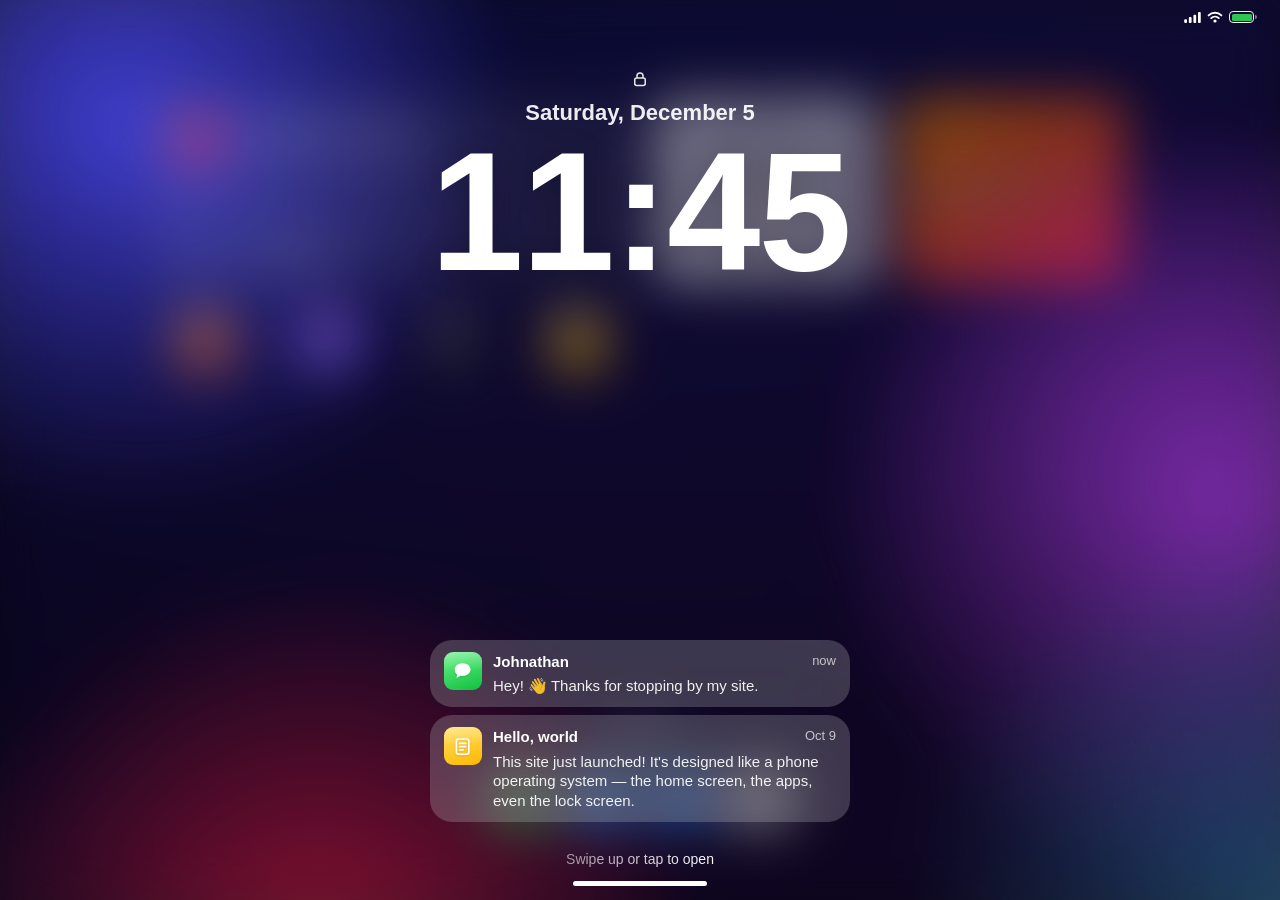
==== index.html @ 1b633365 "Build phone-OS-style personal website for GitHub Pages A static, dependency-free site styled like a " ====
<!doctype html>
<html lang="en">
<head>
  <meta charset="utf-8">
  <meta name="viewport" content="width=device-width, initial-scale=1, viewport-fit=cover">
  <title>Johnathan Sattler</title>
  <meta name="description" content="The personal website of Johnathan Sattler — designed like a tiny operating system.">
  <meta name="theme-color" content="#0b0b14">
  <meta name="color-scheme" content="light dark">
  <meta property="og:type" content="website">
  <meta property="og:title" content="Johnathan Sattler">
  <meta property="og:description" content="The personal website of Johnathan Sattler — designed like a tiny operating system.">
  <meta property="og:url" content="https://johnathansattler.com/">
  <meta name="apple-mobile-web-app-capable" content="yes">
  <meta name="mobile-web-app-capable" content="yes">
  <meta name="apple-mobile-web-app-status-bar-style" content="black-translucent">
  <meta name="apple-mobile-web-app-title" content="Johnathan">
  <link rel="icon" href="assets/img/icon.svg" type="image/svg+xml">
  <link rel="manifest" href="manifest.webmanifest">
  <link rel="stylesheet" href="assets/css/style.css">
  <script>
    // Apply saved preferences before first paint to avoid a flash.
    (function () {
      var d = document.documentElement;
      try {
        var t = JSON.parse(localStorage.getItem("jsos:theme") || '"auto"');
        var w = JSON.parse(localStorage.getItem("jsos:wallpaper") || '"aurora"');
        var r = JSON.parse(localStorage.getItem("jsos:reduceMotion") || "false");
        d.dataset.theme = t; d.dataset.wallpaper = w;
        if (r) d.classList.add("reduce-motion");
      } catch (e) { d.dataset.theme = "auto"; d.dataset.wallpaper = "aurora"; }
      try {
        if (location.hash.indexOf("#/") === 0 || sessionStorage.getItem("jsos:unlocked") === "1") d.classList.add("no-lock");
        else d.classList.add("locked");
      } catch (e) { d.classList.add("locked"); }
    })();
  </script>
  <script src="assets/js/content.js" defer></script>
  <script src="assets/js/app.js" defer></script>
</head>
<body>
  <div class="wallpaper" aria-hidden="true">
    <span class="blob b1"></span><span class="blob b2"></span><span class="blob b3"></span><span class="blob b4"></span>
    <span class="grain"></span>
  </div>

  <header class="status-bar" id="statusBar" aria-hidden="true">
    <div class="sb-left"><span class="sb-time" data-clock="short">9:41</span><span class="sb-date" data-clock="ipad-date"></span></div>
    <div class="sb-island"></div>
    <div class="sb-right">
      <svg class="sb-signal" viewBox="0 0 18 12"><rect x="0" y="8" width="3" height="4" rx="1"/><rect x="5" y="5.5" width="3" height="6.5" rx="1"/><rect x="10" y="3" width="3" height="9" rx="1"/><rect x="15" y="0" width="3" height="12" rx="1"/></svg>
      <svg class="sb-wifi" viewBox="0 0 16 12"><path d="M1.6 4.4a9.2 9.2 0 0 1 12.8 0M4.2 7.1a5.5 5.5 0 0 1 7.6 0"/><circle cx="8" cy="10" r="1.6"/></svg>
      <span class="sb-battery"><span class="sb-battery-level" id="batteryLevel"></span></span>
    </div>
  </header>

  <!-- Home screen -->
  <main class="home" id="home" aria-label="Home screen">
    <h1 class="visually-hidden">Johnathan Sattler</h1>
    <div class="pages" id="pages" tabindex="-1"></div>
    <div class="page-dots" id="dots" role="tablist" aria-label="Home screen pages"></div>
    <button class="search-pill" id="searchPill" type="button">
      <svg viewBox="0 0 24 24" aria-hidden="true"><circle cx="10.5" cy="10.5" r="6.5"/><path d="m15.5 15.5 5 5"/></svg>
      <span>Search</span>
    </button>
    <nav class="dock" id="dock" aria-label="Dock"></nav>
  </main>

  <!-- Lock screen -->
  <section class="lock" id="lock" aria-label="Lock screen">
    <div class="lock-top">
      <svg class="lock-padlock" viewBox="0 0 24 24" aria-hidden="true"><rect x="5" y="10.5" width="14" height="10" rx="2.5"/><path d="M8 10.5V8a4 4 0 0 1 8 0v2.5"/></svg>
      <div class="lock-date" data-clock="long-date"></div>
      <div class="lock-time" data-clock="lock"></div>
    </div>
    <div class="lock-notifs" id="lockNotifs"></div>
    <div class="lock-bottom">
      <button class="lock-cta" id="unlockBtn" type="button">
        <span class="lock-cta-text">Swipe up or tap to open</span>
        <span class="home-bar"></span>
      </button>
    </div>
  </section>

  <!-- App window -->
  <div class="app-backdrop" id="backdrop" hidden></div>
  <section class="app" id="app" role="dialog" aria-modal="true" aria-labelledby="appTitle" hidden>
    <div class="app-content" id="appContent"></div>
    <button class="home-indicator" id="homeIndicator" type="button" aria-label="Close app"><span></span></button>
  </section>

  <!-- Spotlight search -->
  <div class="spotlight" id="spotlight" role="dialog" aria-modal="true" aria-label="Search" hidden>
    <div class="spotlight-panel">
      <label class="spotlight-field">
        <svg viewBox="0 0 24 24" aria-hidden="true"><circle cx="10.5" cy="10.5" r="6.5"/><path d="m15.5 15.5 5 5"/></svg>
        <input id="spotlightInput" type="search" placeholder="Search apps, projects, notes…" autocomplete="off" spellcheck="false" aria-label="Search">
        <button type="button" class="spotlight-cancel" id="spotlightCancel">Cancel</button>
      </label>
      <div class="spotlight-results" id="spotlightResults" role="listbox"></div>
    </div>
  </div>

  <!-- Notification banner -->
  <div class="banner" id="banner" role="status" aria-live="polite" hidden></div>

  <noscript>
    <div class="noscript">
      <h1>Johnathan Sattler</h1>
      <p>This site is an interactive, phone-style experience and needs JavaScript.</p>
      <p><a href="https://github.com/JohnathanSattler">GitHub</a></p>
    </div>
  </noscript>
</body>
</html>
---- assets/css/style.css ----
/* ==========================================================================
   SattlerOS — a tiny phone-style operating system for the web
   ========================================================================== */

/* ---------- Tokens ---------- */
:root {
  --font: -apple-system, BlinkMacSystemFont, "SF Pro Text", "Inter", "Segoe UI", Roboto, "Helvetica Neue", Arial, sans-serif;
  --font-round: ui-rounded, "SF Pro Rounded", -apple-system, BlinkMacSystemFont, "Segoe UI", Roboto, sans-serif;
  --mono: ui-monospace, "SF Mono", SFMono-Regular, Menlo, Consolas, "Liberation Mono", monospace;

  --safe-t: env(safe-area-inset-top, 0px);
  --safe-b: env(safe-area-inset-bottom, 0px);
  --safe-l: env(safe-area-inset-left, 0px);
  --safe-r: env(safe-area-inset-right, 0px);
  --sb-h: calc(var(--safe-t) + 42px);

  /* Home screen geometry (phone first) */
  --cols: 4;
  --icon: clamp(40px, min(15.5vw, 8.2vh), 64px);
  --icon-r: calc(var(--icon) * 0.235);
  --cell-h: calc(var(--icon) + 22px);
  --row-gap: clamp(12px, 2.4vh, 26px);
  --col-gap: 14px;
  --gutter: max(20px, 6vw);
  --home-max: 1080px;
  --widget-r: calc(var(--icon-r) * 1.45);

  /* App window geometry (phone: fullscreen) */
  --app-top: var(--sb-h);

  --ease: cubic-bezier(0.2, 0.9, 0.25, 1);
  --spring: cubic-bezier(0.34, 1.45, 0.64, 1);

  /* System (light) */
  --bg: #f2f2f7;
  --card: #ffffff;
  --card2: #f2f2f7;
  --text: #000000;
  --text2: rgba(60, 60, 67, 0.62);
  --text3: rgba(60, 60, 67, 0.3);
  --sep: rgba(60, 60, 67, 0.2);
  --fill: rgba(120, 120, 128, 0.14);
  --accent: #007aff;
  --nav-bg: rgba(242, 242, 247, 0.82);
  --bubble-in: #e9e9eb;
  --seg-on: #ffffff;
  --banner-bg: rgba(250, 250, 252, 0.78);
  --banner-text: #000;
  --clock-face: #ffffff;
  --clock-ink: #1c1c1e;
  color-scheme: light;
}

@media (prefers-color-scheme: dark) {
  :root:not([data-theme="light"]) {
    --bg: #000000;
    --card: #1c1c1e;
    --card2: #2c2c2e;
    --text: #ffffff;
    --text2: rgba(235, 235, 245, 0.62);
    --text3: rgba(235, 235, 245, 0.3);
    --sep: rgba(84, 84, 88, 0.65);
    --fill: rgba(120, 120, 128, 0.28);
    --accent: #0a84ff;
    --nav-bg: rgba(18, 18, 20, 0.8);
    --bubble-in: #26262a;
    --seg-on: #636366;
    --banner-bg: rgba(38, 38, 42, 0.78);
    --banner-text: #fff;
    --clock-face: #1c1c1e;
    --clock-ink: #ffffff;
    --dim: 1;
    color-scheme: dark;
  }
}
:root[data-theme="dark"] {
  --bg: #000000;
  --card: #1c1c1e;
  --card2: #2c2c2e;
  --text: #ffffff;
  --text2: rgba(235, 235, 245, 0.62);
  --text3: rgba(235, 235, 245, 0.3);
  --sep: rgba(84, 84, 88, 0.65);
  --fill: rgba(120, 120, 128, 0.28);
  --accent: #0a84ff;
  --nav-bg: rgba(18, 18, 20, 0.8);
  --bubble-in: #26262a;
  --seg-on: #636366;
  --banner-bg: rgba(38, 38, 42, 0.78);
  --banner-text: #fff;
  --clock-face: #1c1c1e;
  --clock-ink: #ffffff;
  --dim: 1;
  color-scheme: dark;
}

/* ---------- Base ---------- */
*, *::before, *::after { box-sizing: border-box; }
[hidden] { display: none !important; }

html, body {
  height: 100%;
  margin: 0;
  overflow: hidden;
  overscroll-behavior: none;
}
body {
  font-family: var(--font);
  font-size: 17px;
  line-height: 1.35;
  color: #fff;
  background: #05050c;
  -webkit-font-smoothing: antialiased;
  -moz-osx-font-smoothing: grayscale;
  -webkit-tap-highlight-color: transparent;
  -webkit-text-size-adjust: 100%;
  text-size-adjust: 100%;
}
button { font: inherit; color: inherit; cursor: pointer; }
a { color: inherit; }
svg { display: block; }
img { max-width: 100%; display: block; }
:focus-visible { outline: 3px solid #64d2ff; outline-offset: 3px; border-radius: 8px; }

.visually-hidden {
  position: absolute !important; width: 1px; height: 1px; padding: 0; margin: -1px;
  overflow: hidden; clip: rect(0 0 0 0); white-space: nowrap; border: 0;
}

.noscript {
  position: fixed; inset: 0; z-index: 100; display: grid; place-content: center;
  text-align: center; padding: 24px; background: #0b0b14; color: #fff;
}

/* ---------- Wallpaper ---------- */
:root, [data-wallpaper="aurora"] {
  --w0a: #0b0d2e; --w0b: #1a0b2e;
  --w1: #5e5ce6; --w2: #bf5af2; --w3: #ff375f; --w4: #64d2ff;
}
[data-wallpaper="sunset"] {
  --w0a: #2b0a1d; --w0b: #3a1206;
  --w1: #ff9f0a; --w2: #ff375f; --w3: #bf5af2; --w4: #ffd60a;
}
[data-wallpaper="ocean"] {
  --w0a: #021b2e; --w0b: #04122a;
  --w1: #0a84ff; --w2: #64d2ff; --w3: #30d158; --w4: #5e5ce6;
}
[data-wallpaper="graphite"] {
  --w0a: #0d0d10; --w0b: #1a1a1f;
  --w1: #48484a; --w2: #8e8e93; --w3: #3a3a3c; --w4: #636366;
}
[data-wallpaper="meadow"] {
  --w0a: #0a2016; --w0b: #1d2a0a;
  --w1: #30d158; --w2: #ffd60a; --w3: #64d2ff; --w4: #66d4a0;
}

.wallpaper {
  position: fixed;
  inset: -2px;
  overflow: hidden;
  background: linear-gradient(160deg, var(--w0a), var(--w0b));
  transition: background 0.6s ease;
}
.wallpaper::after {
  content: "";
  position: absolute;
  inset: 0;
  background:
    radial-gradient(120% 80% at 50% 0%, transparent 40%, rgba(0, 0, 0, 0.35)),
    rgba(0, 0, 0, calc(var(--dim, 0) * 0.22));
}
.blob {
  position: absolute;
  width: 70vmax;
  height: 70vmax;
  border-radius: 50%;
  opacity: 0.85;
  will-change: transform;
  animation: drift 26s ease-in-out infinite alternate;
  transition: background 0.6s ease;
}
.b1 { background: radial-gradient(circle, var(--w1), transparent 62%); left: -25vmax; top: -25vmax; }
.b2 { background: radial-gradient(circle, var(--w2), transparent 62%); right: -30vmax; top: 5vmax; animation-duration: 32s; animation-delay: -8s; }
.b3 { background: radial-gradient(circle, var(--w3), transparent 62%); left: -10vmax; bottom: -40vmax; animation-duration: 29s; animation-delay: -14s; }
.b4 { background: radial-gradient(circle, var(--w4), transparent 60%); right: -35vmax; bottom: -35vmax; opacity: 0.55; animation-duration: 36s; animation-delay: -4s; }
@keyframes drift {
  0% { transform: translate(0, 0) scale(1); }
  50% { transform: translate(8vmax, 6vmax) scale(1.12); }
  100% { transform: translate(-6vmax, 10vmax) scale(0.95); }
}

/* ---------- Status bar ---------- */
.status-bar {
  position: fixed;
  top: 0; left: 0; right: 0;
  z-index: 50;
  height: var(--sb-h);
  padding: var(--safe-t) calc(var(--safe-r) + max(22px, 7vw)) 0 calc(var(--safe-l) + max(26px, 8vw));
  display: flex;
  align-items: center;
  justify-content: space-between;
  color: #fff;
  font-size: 15px;
  font-weight: 600;
  letter-spacing: -0.2px;
  pointer-events: none;
  transition: color 0.3s ease, opacity 0.3s ease;
  font-variant-numeric: tabular-nums;
}
.sb-left { display: flex; gap: 8px; align-items: baseline; }
.sb-date { display: none; font-weight: 500; }
.sb-right { display: flex; align-items: center; gap: 6px; }
.sb-signal { width: 17px; height: 11px; fill: currentColor; }
.sb-wifi { width: 16px; height: 12px; fill: currentColor; stroke: currentColor; stroke-width: 1.9; stroke-linecap: round; }
.sb-wifi path { fill: none; }
.sb-wifi circle { stroke: none; }
.sb-battery {
  position: relative;
  width: 25px; height: 12px;
  border: 1.3px solid currentColor;
  border-radius: 4px;
  opacity: 0.95;
  padding: 1.5px;
}
.sb-battery::after {
  content: ""; position: absolute; right: -4px; top: 3px;
  width: 2px; height: 4px; border-radius: 0 2px 2px 0; background: currentColor; opacity: 0.5;
}
.sb-battery-level {
  display: block; height: 100%; width: var(--level, 100%); border-radius: 1.5px; background: currentColor;
}
.sb-battery.low .sb-battery-level { background: #ff453a; }
.sb-battery.charging .sb-battery-level { background: #30d158; }
.locked .status-bar .sb-time { opacity: 0; }

/* ---------- Home ---------- */
.home {
  position: fixed;
  inset: 0;
  display: flex;
  flex-direction: column;
  padding-top: var(--sb-h);
  padding-bottom: var(--safe-b);
  transform-origin: 50% 50%;
  transition: transform 0.5s var(--ease), filter 0.5s var(--ease), opacity 0.5s var(--ease);
  user-select: none;
  -webkit-user-select: none;
}
.locked .home { transform: scale(0.9); opacity: 0.5; }
.app-open .home { transform: scale(0.94); }
.search-open .home { filter: blur(6px); }

.pages {
  flex: 1;
  min-height: 0;
  display: flex;
  overflow-x: auto;
  overflow-y: hidden;
  scroll-snap-type: x mandatory;
  scrollbar-width: none;
  overscroll-behavior-x: contain;
  outline: none;
}
.pages::-webkit-scrollbar { display: none; }

.page {
  flex: 0 0 100%;
  min-width: 0;
  scroll-snap-align: start;
  scroll-snap-stop: always;
  overflow-y: auto;
  scrollbar-width: none;
  padding-top: 10px;
  padding-bottom: 12px;
  padding-inline: max(calc(var(--gutter) + var(--safe-l)), calc((100% - var(--home-max)) / 2));
  display: grid;
  grid-template-columns: repeat(var(--cols), minmax(0, 1fr));
  grid-auto-rows: var(--cell-h);
  grid-auto-flow: row dense;
  row-gap: var(--row-gap);
  column-gap: var(--col-gap);
  align-content: start;
}
.page::-webkit-scrollbar { display: none; }

/* App icon */
.app-icon {
  display: flex;
  flex-direction: column;
  align-items: center;
  gap: 5px;
  min-width: 0;
  padding: 0;
  border: 0;
  background: none;
  color: #fff;
  text-decoration: none;
  justify-self: center;
  width: calc(var(--icon) + 18px);
}
.icon-tile {
  position: relative;
  width: var(--icon);
  height: var(--icon);
  border-radius: var(--icon-r);
  background: var(--tile, #555);
  display: grid;
  place-items: center;
  box-shadow: 0 6px 16px -6px rgba(0, 0, 0, 0.45), inset 0 0 0 0.5px rgba(255, 255, 255, 0.12);
  transition: transform 0.35s var(--spring), filter 0.2s ease;
  overflow: hidden;
  flex: none;
}
.icon-tile::after {
  content: "";
  position: absolute; inset: 0;
  border-radius: inherit;
  background: linear-gradient(180deg, rgba(255, 255, 255, 0.28), rgba(255, 255, 255, 0) 48%);
  pointer-events: none;
}
.icon-tile svg {
  width: 56%;
  height: 56%;
  fill: none;
  stroke: #fff;
  stroke-width: 1.9;
  stroke-linecap: round;
  stroke-linejoin: round;
  filter: drop-shadow(0 1px 1px rgba(0, 0, 0, 0.12));
}
.icon-tile svg .solid { fill: #fff; stroke: none; }
.icon-label {
  max-width: 100%;
  font-size: 11.5px;
  font-weight: 500;
  letter-spacing: 0.1px;
  white-space: nowrap;
  overflow: hidden;
  text-overflow: ellipsis;
  text-shadow: 0 1px 4px rgba(0, 0, 0, 0.45);
}
.app-icon:active .icon-tile { transform: scale(0.88); filter: brightness(0.82); }
@media (hover: hover) {
  .app-icon:hover .icon-tile { transform: translateY(-2px) scale(1.06); }
}
.badge {
  position: absolute;
  top: -6px; right: 2px;
  min-width: 22px; height: 22px; padding: 0 6px;
  border-radius: 11px;
  background: #ff3b30;
  color: #fff;
  font-size: 13px; font-weight: 600; line-height: 22px; text-align: center;
  box-shadow: 0 2px 6px rgba(0, 0, 0, 0.3);
  z-index: 1;
}
.app-icon { position: relative; }

/* Unlock entrance */
.entering .anim-in {
  animation: iconIn 0.7s var(--ease) both;
  animation-delay: calc(var(--i, 0) * 22ms);
}
@keyframes iconIn {
  from { transform: scale(1.35) translateY(10px); opacity: 0; }
  to { transform: none; opacity: 1; }
}

/* Widgets */
.widget {
  position: relative;
  min-width: 0;
  border: 0;
  border-radius: var(--widget-r);
  padding: clamp(12px, 3.6vw, 18px);
  text-align: left;
  color: #fff;
  overflow: hidden;
  background: rgba(255, 255, 255, 0.16);
  -webkit-backdrop-filter: blur(24px) saturate(1.7);
  backdrop-filter: blur(24px) saturate(1.7);
  box-shadow: 0 10px 30px -14px rgba(0, 0, 0, 0.5), inset 0 0 0 0.5px rgba(255, 255, 255, 0.18);
  display: flex;
  flex-direction: column;
  transition: transform 0.35s var(--spring);
  font-size: 15px;
}
button.widget:active { transform: scale(0.97); }
.w-2x2 { grid-column: span 2; grid-row: span 2; }
.w-4x2 { grid-column: span 4; grid-row: span 2; }

.widget-label {
  font-size: 12px;
  font-weight: 700;
  letter-spacing: 0.4px;
  text-transform: uppercase;
  opacity: 0.8;
}

/* Profile widget */
.w-profile { justify-content: space-between; }
.w-profile-top { display: flex; align-items: center; gap: clamp(10px, 3vw, 16px); min-width: 0; }
.avatar {
  position: relative;
  flex: none;
  width: var(--av, 56px);
  height: var(--av, 56px);
  border-radius: 50%;
  overflow: hidden;
  display: grid;
  place-items: center;
  background: linear-gradient(135deg, #ff9f0a, #ff375f 50%, #bf5af2);
  color: #fff;
  font-family: var(--font-round);
  font-weight: 700;
  font-size: calc(var(--av, 56px) * 0.38);
  letter-spacing: 0.5px;
  box-shadow: 0 0 0 2px rgba(255, 255, 255, 0.5);
}
.avatar img { position: absolute; inset: 0; width: 100%; height: 100%; object-fit: cover; }
.w-profile .avatar { --av: clamp(48px, 15vw, 68px); }
.w-profile-name {
  font-family: var(--font-round);
  font-size: clamp(18px, 5.4vw, 24px);
  font-weight: 700;
  line-height: 1.1;
  letter-spacing: -0.3px;
}
.w-profile-headline { font-size: clamp(12.5px, 3.4vw, 14.5px); opacity: 0.85; margin-top: 3px; }
.w-profile-text { min-width: 0; }
.w-profile-bottom {
  display: flex; align-items: center; justify-content: space-between; gap: 8px;
  font-size: 13px; font-weight: 600;
}
.w-profile-bottom .chip {
  padding: 5px 11px; border-radius: 999px; background: rgba(255, 255, 255, 0.22);
  white-space: nowrap;
}
.w-profile-bottom .muted { opacity: 0.75; font-weight: 500; overflow: hidden; text-overflow: ellipsis; white-space: nowrap; }

/* Clock widget */
.w-clock {
  padding: 8%;
  background: var(--clock-face);
  color: var(--clock-ink);
  -webkit-backdrop-filter: none;
  backdrop-filter: none;
  align-items: center;
  justify-content: center;
}
.w-clock svg { width: 100%; height: 100%; max-width: 100%; max-height: 100%; aspect-ratio: 1; }
.w-clock .tick { stroke: currentColor; stroke-width: 1.4; stroke-linecap: round; opacity: 0.5; }
.w-clock .tick.major { opacity: 1; stroke-width: 2; }
.w-clock .num { fill: currentColor; font: 600 11px var(--font-round); text-anchor: middle; dominant-baseline: central; }
.w-clock .hand { stroke: currentColor; stroke-linecap: round; transform-origin: 50px 50px; }
.w-clock .hand.h { stroke-width: 3.6; }
.w-clock .hand.m { stroke-width: 2.6; }
.w-clock .hand.s { stroke: #ff9500; stroke-width: 1.2; transition: none; }
.w-clock .pin { fill: #ff9500; stroke: var(--clock-face); stroke-width: 1; }
.w-clock .city { fill: currentColor; opacity: 0.55; font: 600 7px var(--font); text-anchor: middle; letter-spacing: 0.4px; }

/* Now widget */
.w-now {
  background: linear-gradient(145deg, #ff9f0a, #ff375f);
  justify-content: space-between;
}
.w-now-text {
  font-family: var(--font-round);
  font-weight: 650;
  font-size: clamp(14px, 3.9vw, 17px);
  line-height: 1.25;
  display: -webkit-box;
  -webkit-line-clamp: 4;
  -webkit-box-orient: vertical;
  overflow: hidden;
}
.w-now-foot { font-size: 12px; opacity: 0.85; display: flex; align-items: center; gap: 6px; }
.w-now-foot .dot { width: 7px; height: 7px; border-radius: 50%; background: #fff; animation: pulse 1.8s ease-in-out infinite; }
@keyframes pulse { 50% { opacity: 0.3; } }

/* Levels widget */
.w-levels { background: rgba(20, 20, 24, 0.5); justify-content: space-between; gap: 6px; }
.level { display: grid; grid-template-columns: 1fr auto; row-gap: 4px; font-size: 12.5px; font-weight: 600; }
.level-bar { grid-column: 1 / -1; height: 6px; border-radius: 3px; background: rgba(255, 255, 255, 0.18); overflow: hidden; }
.level-bar span { display: block; height: 100%; border-radius: inherit; background: var(--c); width: 0; transition: width 1.2s var(--ease); }
.level-val { opacity: 0.7; font-variant-numeric: tabular-nums; }

/* Tip widget */
.w-tip { background: linear-gradient(145deg, rgba(94, 92, 230, 0.75), rgba(191, 90, 242, 0.7)); justify-content: space-between; }
.w-tip-title { font-family: var(--font-round); font-weight: 700; font-size: clamp(15px, 4.2vw, 19px); line-height: 1.2; }
.w-tip-body { font-size: 13px; opacity: 0.9; }
.kbd {
  display: inline-block; min-width: 20px; padding: 1px 6px; border-radius: 6px;
  background: rgba(255, 255, 255, 0.22); font: 600 12px var(--mono); text-align: center;
}

/* Dots + search */
.page-dots {
  display: flex;
  justify-content: center;
  gap: 2px;
  height: 18px;
  align-items: center;
}
.page-dots button {
  width: 18px; height: 18px; padding: 0; border: 0; background: none; display: grid; place-items: center;
}
.page-dots button::before {
  content: ""; width: 7px; height: 7px; border-radius: 50%; background: rgba(255, 255, 255, 0.4);
  transition: background 0.3s ease, transform 0.3s ease;
}
.page-dots button[aria-selected="true"]::before { background: #fff; transform: scale(1.1); }

.search-pill {
  align-self: center;
  display: inline-flex;
  align-items: center;
  gap: 6px;
  margin: 4px 0 10px;
  padding: 6px 14px;
  border: 0;
  border-radius: 999px;
  font-size: 13px;
  font-weight: 600;
  background: rgba(255, 255, 255, 0.2);
  -webkit-backdrop-filter: blur(20px) saturate(1.6);
  backdrop-filter: blur(20px) saturate(1.6);
  color: #fff;
  transition: transform 0.3s var(--spring);
}
.search-pill:active { transform: scale(0.94); }
.search-pill svg, .spotlight-field svg { width: 14px; height: 14px; fill: none; stroke: currentColor; stroke-width: 2.6; stroke-linecap: round; }

/* Dock */
.dock {
  align-self: center;
  width: calc(100% - 20px - var(--safe-l) - var(--safe-r));
  max-width: 460px;
  margin-bottom: max(10px, calc(var(--safe-b) * 0.25));
  padding: 14px clamp(10px, 4vw, 20px);
  display: grid;
  grid-template-columns: repeat(4, minmax(0, 1fr));
  border-radius: calc(var(--icon-r) + 14px);
  background: rgba(255, 255, 255, 0.2);
  -webkit-backdrop-filter: blur(30px) saturate(1.8);
  backdrop-filter: blur(30px) saturate(1.8);
  box-shadow: inset 0 0 0 0.5px rgba(255, 255, 255, 0.18);
}
.dock .icon-label { display: none; }

/* ---------- Lock screen ---------- */
.lock {
  position: fixed;
  inset: 0;
  z-index: 45;
  display: flex;
  flex-direction: column;
  align-items: center;
  padding: var(--sb-h) calc(16px + var(--safe-r)) calc(10px + var(--safe-b)) calc(16px + var(--safe-l));
  color: #fff;
  background: rgba(8, 8, 20, 0.18);
  -webkit-backdrop-filter: blur(26px) saturate(1.4);
  backdrop-filter: blur(26px) saturate(1.4);
  touch-action: none;
  user-select: none;
  -webkit-user-select: none;
  will-change: transform;
}
.lock.unlocking { transition: transform 0.5s var(--ease), opacity 0.5s ease; transform: translateY(-105%) !important; opacity: 0; }
.lock.snapback { transition: transform 0.45s var(--spring); }
.lock-top { display: flex; flex-direction: column; align-items: center; margin-top: clamp(8px, 4vh, 40px); }
.lock-padlock { width: 18px; height: 18px; fill: none; stroke: #fff; stroke-width: 2; margin-bottom: 10px; opacity: 0.9; }
.lock-date { font-size: clamp(17px, 4.6vw, 22px); font-weight: 600; opacity: 0.92; }
.lock-time {
  font-family: var(--font-round);
  font-size: clamp(84px, 25vw, 136px);
  font-weight: 700;
  line-height: 1;
  letter-spacing: -2px;
  font-variant-numeric: tabular-nums;
  text-shadow: 0 2px 30px rgba(0, 0, 0, 0.18);
}
.lock-notifs {
  width: 100%;
  max-width: 420px;
  margin-top: auto;
  display: flex;
  flex-direction: column;
  gap: 8px;
}
.notif {
  border: 0;
  color: inherit;
  display: grid;
  grid-template-columns: 38px 1fr auto;
  gap: 4px 11px;
  align-items: start;
  padding: 12px 14px;
  border-radius: 22px;
  background: rgba(255, 255, 255, 0.2);
  -webkit-backdrop-filter: blur(30px) saturate(1.6);
  backdrop-filter: blur(30px) saturate(1.6);
  font-size: 15px;
  text-align: left;
  animation: notifIn 0.6s var(--ease) both;
  animation-delay: calc(0.3s + var(--i, 0) * 0.12s);
}
@keyframes notifIn { from { opacity: 0; transform: translateY(16px) scale(0.96); } }
.notif .icon-tile { --icon: 38px; --icon-r: 9px; grid-row: span 2; box-shadow: none; }
.notif-title { font-weight: 600; }
.notif-time { font-size: 13px; opacity: 0.7; }
.notif-body { grid-column: 2 / -1; opacity: 0.92; line-height: 1.3; }
.lock-bottom { margin-top: 18px; display: flex; flex-direction: column; align-items: center; }
.lock-cta {
  display: flex; flex-direction: column; align-items: center; gap: 12px;
  padding: 10px 30px 4px; border: 0; background: none; color: #fff;
}
.lock-cta-text {
  font-size: 14px;
  font-weight: 500;
  background: linear-gradient(90deg, rgba(255,255,255,.55) 0%, #fff 50%, rgba(255,255,255,.55) 100%);
  background-size: 200% 100%;
  -webkit-background-clip: text;
  background-clip: text;
  color: transparent;
  animation: shimmer 2.6s linear infinite;
}
@keyframes shimmer { from { background-position: 100% 0; } to { background-position: -100% 0; } }
.home-bar { width: 134px; height: 5px; border-radius: 3px; background: #fff; animation: nudge 2.6s var(--ease) infinite; }
@keyframes nudge { 0%, 70%, 100% { transform: none; } 80% { transform: translateY(-7px); } }

/* ---------- App window ---------- */
.app-backdrop {
  position: fixed;
  inset: 0;
  z-index: 29;
  background: rgba(0, 0, 0, 0.32);
  -webkit-backdrop-filter: blur(6px);
  backdrop-filter: blur(6px);
  animation: fadeIn 0.35s ease both;
}
.app-backdrop.closing { animation: fadeOut 0.3s ease both; }
@keyframes fadeIn { from { opacity: 0; } }
@keyframes fadeOut { to { opacity: 0; } }

.app {
  position: fixed;
  inset: 0;
  z-index: 30;
  display: flex;
  flex-direction: column;
  overflow: hidden;
  background: var(--bg);
  color: var(--text);
  transform-origin: 0 0;
  contain: layout paint;
  user-select: text;
  -webkit-user-select: text;
}
.app[data-chrome="dark"] { background: #000; color: #fff; }
.app-splash {
  position: absolute;
  inset: 0;
  z-index: 10;
  display: grid;
  place-items: center;
  background: var(--tile);
  pointer-events: none;
}
.app-splash svg { width: 32%; height: 32%; max-width: 160px; fill: none; stroke: #fff; stroke-width: 1.9; stroke-linecap: round; stroke-linejoin: round; }
.app-splash svg .solid { fill: #fff; stroke: none; }

.app-content {
  position: relative;
  flex: 1;
  min-height: 0;
  display: flex;
  flex-direction: column;
}
.app-view { position: absolute; inset: 0; display: flex; flex-direction: column; }
.app-view.push-in { animation: pushIn 0.42s var(--ease) both; }
.app-view.pop-in { animation: popIn 0.42s var(--ease) both; }
@keyframes pushIn { from { transform: translateX(32%); opacity: 0; } }
@keyframes popIn { from { transform: translateX(-24%); opacity: 0; } }

.home-indicator {
  position: absolute;
  z-index: 20;
  bottom: 0;
  left: 50%;
  transform: translateX(-50%);
  width: 200px;
  height: calc(22px + var(--safe-b));
  padding: 0 0 calc(8px + var(--safe-b));
  border: 0;
  background: none;
  display: flex;
  align-items: flex-end;
  justify-content: center;
  touch-action: none;
}
.home-indicator span {
  width: 134px; height: 5px; border-radius: 3px;
  background: currentColor; opacity: 0.85;
  transition: transform 0.2s ease, width 0.2s ease;
}
.home-indicator:hover span { width: 150px; }

/* Nav bar */
.nav {
  position: absolute;
  top: 0; left: 0; right: 0;
  z-index: 5;
  height: calc(var(--app-top) + 44px);
  padding: var(--app-top) calc(8px + var(--safe-r)) 0 calc(8px + var(--safe-l));
  display: grid;
  grid-template-columns: 1fr auto 1fr;
  align-items: center;
  border-bottom: 0.5px solid transparent;
  transition: background 0.25s ease, border-color 0.25s ease;
}
.nav.scrolled, .nav.solid {
  background: var(--nav-bg);
  -webkit-backdrop-filter: blur(20px) saturate(1.8);
  backdrop-filter: blur(20px) saturate(1.8);
  border-bottom-color: var(--sep);
}
.nav-title {
  font-size: 17px; font-weight: 600; text-align: center;
  opacity: 0; transform: translateY(4px);
  transition: opacity 0.2s ease, transform 0.2s ease;
  white-space: nowrap; overflow: hidden; text-overflow: ellipsis; max-width: 55vw;
}
.nav.scrolled .nav-title, .nav.solid .nav-title { opacity: 1; transform: none; }
.nav-left { justify-self: start; }
.nav-right { justify-self: end; }
.nav-btn {
  display: inline-flex; align-items: center; gap: 2px;
  min-height: 44px; padding: 0 8px;
  border: 0; background: none;
  color: var(--accent); font-size: 17px; text-decoration: none;
}
.nav-btn svg { width: 13px; height: 22px; fill: none; stroke: currentColor; stroke-width: 2.8; stroke-linecap: round; stroke-linejoin: round; margin-right: 3px; }
.nav-btn:active { opacity: 0.4; }

.scroll {
  flex: 1;
  min-height: 0;
  overflow-y: auto;
  overflow-x: hidden;
  overscroll-behavior: contain;
  -webkit-overflow-scrolling: touch;
  padding: calc(var(--app-top) + 44px) var(--safe-r) calc(40px + var(--safe-b)) var(--safe-l);
}
.wrap { max-width: 760px; margin: 0 auto; }
.large-title {
  margin: 2px 20px 14px;
  font-size: 34px;
  font-weight: 700;
  letter-spacing: 0.3px;
  line-height: 1.15;
}
.subtitle { margin: -10px 20px 18px; color: var(--text2); font-size: 15px; }

/* Grouped lists */
.list-header {
  margin: 0 36px 7px;
  font-size: 13px;
  text-transform: uppercase;
  letter-spacing: 0.2px;
  color: var(--text2);
}
.list-footer { margin: -14px 36px 24px; font-size: 13px; color: var(--text2); }
.list {
  margin: 0 16px 26px;
  background: var(--card);
  border-radius: 12px;
  overflow: hidden;
}
.row {
  position: relative;
  display: flex;
  align-items: center;
  gap: 12px;
  width: 100%;
  min-height: 44px;
  padding: 10px 16px;
  border: 0;
  background: none;
  text-align: left;
  text-decoration: none;
  color: var(--text);
  font-size: 17px;
}
.row + .row::before {
  content: "";
  position: absolute;
  top: 0; right: 0;
  left: var(--sep-inset, 16px);
  border-top: 0.5px solid var(--sep);
}
.row.has-icon { --sep-inset: 57px; }
button.row:active, a.row:active { background: var(--fill); }
.row-main { flex: 1; min-width: 0; }
.row-title { font-weight: 400; }
.row-sub { font-size: 15px; color: var(--text2); white-space: nowrap; overflow: hidden; text-overflow: ellipsis; }
.row-value { color: var(--text2); white-space: nowrap; }
.chev { width: 8px; height: 14px; flex: none; fill: none; stroke: var(--text3); stroke-width: 2.4; stroke-linecap: round; stroke-linejoin: round; }
.sq {
  flex: none;
  width: 29px; height: 29px;
  border-radius: 7px;
  display: grid; place-items: center;
  background: var(--c, #8e8e93);
}
.sq svg { width: 18px; height: 18px; fill: none; stroke: #fff; stroke-width: 2; stroke-linecap: round; stroke-linejoin: round; }

.card {
  margin: 0 16px 22px;
  padding: 16px;
  background: var(--card);
  border-radius: 14px;
}
.card p { margin: 0 0 12px; line-height: 1.5; }
.card p:last-child { margin-bottom: 0; }

.btn {
  display: inline-flex; align-items: center; justify-content: center; gap: 8px;
  min-height: 50px; padding: 0 20px;
  border: 0; border-radius: 14px;
  background: var(--accent); color: #fff;
  font-size: 17px; font-weight: 600; text-decoration: none;
}
.btn.block { display: flex; margin: 0 16px 24px; }
.btn:active { opacity: 0.75; }

.empty {
  margin: 40px 24px; text-align: center; color: var(--text2);
}
.empty .big { font-size: 48px; margin-bottom: 8px; }

/* Chips */
.chips { display: flex; flex-wrap: wrap; gap: 8px; margin: 0 16px 26px; }
.chip-s {
  padding: 6px 12px; border-radius: 999px;
  background: var(--card); color: var(--text);
  font-size: 14px; font-weight: 500;
}

/* ---------- About ---------- */
.profile-head { display: flex; flex-direction: column; align-items: center; text-align: center; padding: 6px 20px 22px; }
.profile-head .avatar { --av: 104px; box-shadow: 0 10px 30px -10px rgba(0, 0, 0, 0.4); margin-bottom: 14px; }
.profile-name { font-size: 28px; font-weight: 700; letter-spacing: -0.2px; margin: 0; }
.profile-headline { color: var(--text2); margin-top: 4px; }
.actions {
  display: grid; grid-template-columns: repeat(4, 1fr); gap: 8px;
  margin: 0 16px 24px;
}
.action {
  display: flex; flex-direction: column; align-items: center; gap: 4px;
  padding: 10px 4px 8px;
  border: 0; border-radius: 12px;
  background: var(--card); color: var(--accent);
  font-size: 11.5px; font-weight: 500; text-decoration: none;
}
.action svg { width: 22px; height: 22px; fill: none; stroke: currentColor; stroke-width: 2; stroke-linecap: round; stroke-linejoin: round; }
.action:active { background: var(--fill); }
.action[aria-disabled="true"] { opacity: 0.4; pointer-events: none; }
.fact { display: block; }
.fact-label { font-size: 13px; color: var(--text2); }
.fact-value { color: var(--text); }
a .fact-value { color: var(--accent); }

/* ---------- Projects ---------- */
.today-date { margin: 0 20px; font-size: 13px; font-weight: 600; text-transform: uppercase; color: var(--text2); letter-spacing: 0.3px; }
.today-grid { display: grid; grid-template-columns: repeat(auto-fill, minmax(min(100%, 320px), 1fr)); gap: 22px; padding: 0 16px 10px; }
.today-card {
  position: relative;
  display: flex;
  flex-direction: column;
  min-height: 300px;
  border-radius: 22px;
  overflow: hidden;
  color: #fff;
  text-decoration: none;
  background: linear-gradient(140deg, var(--c1), var(--c2));
  box-shadow: 0 16px 40px -18px rgba(0, 0, 0, 0.55);
  transition: transform 0.35s var(--spring);
}
.today-card:active { transform: scale(0.97); }
.today-head { padding: 20px 20px 0; flex: 1; }
.today-eyebrow { font-size: 13px; font-weight: 700; text-transform: uppercase; letter-spacing: 0.4px; opacity: 0.8; }
.today-title { margin: 4px 0 0; font-size: clamp(23px, 6.6vw, 28px); font-weight: 800; line-height: 1.1; letter-spacing: -0.3px; overflow-wrap: anywhere; }
.today-tags { display: flex; flex-wrap: wrap; align-items: flex-end; gap: 6px; padding: 12px 20px 16px; }
.today-emoji { margin: -24px 0 -4px auto; font-size: 64px; line-height: 1; filter: drop-shadow(0 10px 20px rgba(0,0,0,.25)); transform: rotate(8deg); }
.today-tags span:not(.today-emoji) { font-size: 12px; font-weight: 600; padding: 3px 9px; border-radius: 999px; background: rgba(255, 255, 255, 0.22); }
.today-foot {
  display: flex; align-items: center; gap: 14px;
  padding: 14px 20px;
  background: rgba(0, 0, 0, 0.22);
  -webkit-backdrop-filter: blur(16px);
  backdrop-filter: blur(16px);
}
.today-desc { flex: 1; font-size: 14px; line-height: 1.35; opacity: 0.95; }
.get {
  flex: none;
  padding: 6px 18px;
  border-radius: 999px;
  background: rgba(255, 255, 255, 0.95);
  color: var(--c1);
  font-size: 15px; font-weight: 800; letter-spacing: 0.2px;
}
.get.soon { background: rgba(255, 255, 255, 0.3); color: #fff; }

/* ---------- Résumé ---------- */
.passes { padding: 0 16px; display: grid; gap: 14px; margin-bottom: 26px; }
.pass {
  position: relative;
  padding: 18px 18px 20px;
  border-radius: 18px;
  color: #fff;
  background:
    radial-gradient(120% 120% at 100% 0%, rgba(255, 255, 255, 0.25), transparent 50%),
    linear-gradient(140deg, var(--c), color-mix(in srgb, var(--c) 55%, #000));
  box-shadow: 0 14px 30px -18px rgba(0, 0, 0, 0.6);
  overflow: hidden;
}
.pass::after {
  content: ""; position: absolute; left: 0; right: 0; top: 64px;
  border-top: 1.5px dashed rgba(255, 255, 255, 0.35);
}
.pass-top { display: flex; justify-content: space-between; align-items: start; gap: 12px; min-height: 46px; }
.pass-org { font-size: 13px; font-weight: 700; text-transform: uppercase; letter-spacing: 0.5px; opacity: 0.85; }
.pass-period { font-size: 13px; font-weight: 600; padding: 3px 10px; border-radius: 999px; background: rgba(0, 0, 0, 0.2); white-space: nowrap; }
.pass-role { margin: 18px 0 6px; font-size: 22px; font-weight: 700; line-height: 1.2; }
.pass-summary { font-size: 15px; line-height: 1.45; opacity: 0.92; margin: 0; }

/* ---------- Notes ---------- */
.app[data-app="notes"] { --accent: #e0a100; }
.note-row .row-title { font-weight: 600; }
.note-detail { padding: 0 20px; }
.note-date { text-align: center; font-size: 13px; color: var(--text2); margin: 0 0 14px; }
.note-detail h2 { font-size: 28px; line-height: 1.2; margin: 0 0 14px; }
.note-detail p { font-size: 17px; line-height: 1.6; margin: 0 0 16px; }

/* ---------- Photos ---------- */
.photo-grid {
  display: grid;
  grid-template-columns: repeat(3, 1fr);
  gap: 2px;
}
.photo {
  position: relative;
  aspect-ratio: 1;
  border: 0;
  padding: 0;
  display: grid;
  place-items: center;
  background: linear-gradient(140deg, var(--c1), var(--c2));
  overflow: hidden;
  font-size: clamp(30px, 10vw, 54px);
}
.photo img { position: absolute; inset: 0; width: 100%; height: 100%; object-fit: cover; }
.photo:active { opacity: 0.75; }
.photo-count { text-align: center; color: var(--text2); font-size: 15px; font-weight: 600; margin: 16px 0 0; }
.viewer {
  flex: 1; display: flex; flex-direction: column; align-items: center; justify-content: center; gap: 18px;
  padding: calc(var(--app-top) + 44px) 16px calc(40px + var(--safe-b));
}
.viewer .photo {
  width: min(100%, 520px, 62vh);
  border-radius: 6px;
  font-size: clamp(80px, 30vw, 160px);
  box-shadow: 0 30px 60px -20px rgba(0, 0, 0, 0.6);
  animation: zoomIn 0.4s var(--ease) both;
}
@keyframes zoomIn { from { transform: scale(0.85); opacity: 0; } }
.viewer-caption { font-size: 17px; font-weight: 600; color: #fff; }

/* ---------- Messages ---------- */
.app[data-app="messages"] .scroll { padding-bottom: calc(86px + var(--safe-b)); }
.chat-head { display: flex; flex-direction: column; align-items: center; gap: 6px; margin: 0 0 18px; }
.chat-head .avatar { --av: 58px; box-shadow: none; }
.chat-head-name { font-size: 12px; color: var(--text); display: flex; align-items: center; gap: 2px; }
.chat-head-name svg { width: 6px; height: 10px; fill: none; stroke: var(--text3); stroke-width: 2; }
.chat { display: flex; flex-direction: column; padding: 0 14px; }
.chat-stamp { text-align: center; font-size: 11px; color: var(--text2); margin: 0 0 10px; }
.chat-stamp b { font-weight: 600; }
.bubble {
  max-width: min(78%, 480px);
  padding: 8px 13px;
  border-radius: 19px;
  margin: 1.5px 0;
  font-size: 17px;
  line-height: 1.3;
  word-wrap: break-word;
  animation: bubbleIn 0.35s var(--spring) both;
}
@keyframes bubbleIn { from { transform: scale(0.6) translateY(8px); opacity: 0; } }
.bubble.in { align-self: flex-start; background: var(--bubble-in); color: var(--text); transform-origin: 0 100%; }
.bubble.out { align-self: flex-end; background: #0b84fe; color: #fff; transform-origin: 100% 100%; }
.bubble.in.tail { border-bottom-left-radius: 6px; margin-bottom: 8px; }
.bubble.out.tail { border-bottom-right-radius: 6px; margin-bottom: 8px; }
.delivered { align-self: flex-end; font-size: 11px; color: var(--text2); margin: -4px 4px 8px; }
.typing { display: inline-flex; gap: 4px; padding: 12px 14px; }
.typing i { width: 8px; height: 8px; border-radius: 50%; background: var(--text3); animation: typing 1.2s infinite ease-in-out; }
.typing i:nth-child(2) { animation-delay: 0.15s; }
.typing i:nth-child(3) { animation-delay: 0.3s; }
@keyframes typing { 0%, 60%, 100% { transform: none; opacity: 0.5; } 30% { transform: translateY(-4px); opacity: 1; } }
.compose {
  position: absolute;
  left: 0; right: 0; bottom: 0;
  z-index: 6;
  display: flex;
  align-items: flex-end;
  gap: 8px;
  padding: 8px calc(12px + var(--safe-r)) calc(30px + var(--safe-b)) calc(12px + var(--safe-l));
  background: var(--nav-bg);
  -webkit-backdrop-filter: blur(20px) saturate(1.8);
  backdrop-filter: blur(20px) saturate(1.8);
}
.compose-field {
  flex: 1;
  display: flex;
  align-items: flex-end;
  max-width: 760px;
  margin: 0 auto;
  min-height: 36px;
  padding: 3px 3px 3px 14px;
  border-radius: 18px;
  border: 1px solid var(--sep);
  background: var(--card);
}
.compose-field input {
  flex: 1; min-width: 0; height: 30px; border: 0; outline: none; background: none;
  color: var(--text); font: 17px var(--font);
}
.send {
  flex: none;
  width: 30px; height: 30px; border-radius: 50%; border: 0; padding: 0;
  display: grid; place-items: center;
  background: #0b84fe; color: #fff;
  transition: transform 0.25s var(--spring), opacity 0.2s;
}
.send:disabled { opacity: 0.35; transform: scale(0.85); cursor: default; }
.send svg { width: 16px; height: 16px; fill: none; stroke: currentColor; stroke-width: 2.6; stroke-linecap: round; stroke-linejoin: round; }

/* ---------- Safari ---------- */
.address {
  display: flex; align-items: center; justify-content: center; gap: 6px;
  margin: 0 16px 24px; height: 44px; border-radius: 12px;
  background: var(--card); color: var(--text); font-size: 16px;
  box-shadow: 0 1px 0 var(--sep);
}
.address svg { width: 12px; height: 12px; fill: none; stroke: var(--text2); stroke-width: 2.4; }
.address span { color: var(--text2); }
.favs {
  display: grid;
  grid-template-columns: repeat(auto-fill, minmax(76px, 1fr));
  gap: 18px 10px;
  margin: 0 16px 28px;
}
.fav { display: flex; flex-direction: column; align-items: center; gap: 7px; text-decoration: none; color: var(--text); font-size: 12px; text-align: center; }
.fav-tile {
  width: 64px; height: 64px; border-radius: 15px;
  display: grid; place-items: center;
  background: var(--c); color: #fff;
  font: 800 21px var(--font-round);
  box-shadow: 0 6px 16px -8px rgba(0, 0, 0, 0.5), inset 0 0 0 0.5px rgba(255,255,255,.15);
  transition: transform 0.3s var(--spring);
}
.fav:active .fav-tile { transform: scale(0.9); }

/* ---------- Settings ---------- */
.settings-profile { gap: 14px; padding: 14px 16px; }
.settings-profile .avatar { --av: 60px; box-shadow: none; }
.settings-profile .row-title { font-size: 21px; font-weight: 500; }
.seg {
  display: grid;
  grid-auto-flow: column;
  grid-auto-columns: 1fr;
  padding: 2px;
  border-radius: 9px;
  background: var(--fill);
  margin-left: auto;
  min-width: 190px;
}
.seg button {
  border: 0; padding: 5px 10px; border-radius: 7px; background: none;
  font-size: 13px; font-weight: 600; color: var(--text);
  transition: background 0.2s ease, box-shadow 0.2s ease;
}
.seg button[aria-pressed="true"] { background: var(--seg-on); box-shadow: 0 3px 8px rgba(0, 0, 0, 0.12), 0 0 0 0.5px rgba(0,0,0,.04); }
.switch {
  appearance: none; -webkit-appearance: none;
  position: relative; flex: none;
  width: 51px; height: 31px; margin: 0; border-radius: 999px;
  background: var(--fill);
  transition: background 0.25s ease;
  cursor: pointer;
}
.switch::before {
  content: ""; position: absolute; top: 2px; left: 2px;
  width: 27px; height: 27px; border-radius: 50%;
  background: #fff; box-shadow: 0 3px 8px rgba(0, 0, 0, 0.18), 0 1px 1px rgba(0,0,0,.1);
  transition: transform 0.3s var(--spring);
}
.switch:checked { background: #34c759; }
.switch:checked::before { transform: translateX(20px); }
.walls { display: grid; grid-template-columns: repeat(5, 1fr); gap: 10px; padding: 14px 16px; }
.wall {
  aspect-ratio: 9 / 16;
  border: 0; padding: 0; border-radius: 10px;
  background:
    radial-gradient(circle at 20% 15%, var(--w1), transparent 55%),
    radial-gradient(circle at 90% 40%, var(--w2), transparent 55%),
    radial-gradient(circle at 30% 95%, var(--w3), transparent 55%),
    linear-gradient(160deg, var(--w0a), var(--w0b));
  box-shadow: 0 0 0 0.5px var(--sep);
  transition: transform 0.3s var(--spring), box-shadow 0.2s;
}
.wall[aria-pressed="true"] { box-shadow: 0 0 0 3px var(--card), 0 0 0 5.5px var(--accent); }
.wall:active { transform: scale(0.94); }

/* ---------- Calculator ---------- */
.calc {
  flex: 1;
  display: flex;
  flex-direction: column;
  justify-content: flex-end;
  width: 100%;
  max-width: 420px;
  margin: 0 auto;
  padding: calc(var(--app-top) + 10px) calc(16px + var(--safe-r)) calc(34px + var(--safe-b)) calc(16px + var(--safe-l));
  user-select: none;
  -webkit-user-select: none;
}
.calc-display {
  padding: 0 10px 8px;
  text-align: right;
  font-size: clamp(54px, 19vw, 86px);
  font-weight: 300;
  line-height: 1.1;
  color: #fff;
  white-space: nowrap;
  overflow: hidden;
  font-variant-numeric: tabular-nums;
  letter-spacing: -1px;
}
.calc-keys { display: grid; grid-template-columns: repeat(4, 1fr); gap: clamp(10px, 3.4vw, 14px); }
.key {
  aspect-ratio: 1;
  border: 0;
  border-radius: 999px;
  background: #333;
  color: #fff;
  font-size: clamp(26px, 8.4vw, 34px);
  font-weight: 400;
  transition: filter 0.3s ease, background 0.25s ease, color 0.25s ease;
}
.key:active { filter: brightness(1.45); transition: none; }
.key.fn { background: #a5a5a5; color: #000; font-weight: 500; font-size: clamp(22px, 7vw, 28px); }
.key.op { background: #ff9f0a; font-size: clamp(30px, 9.4vw, 38px); }
.key.op.active { background: #fff; color: #ff9f0a; }
.key.zero { grid-column: span 2; aspect-ratio: auto; text-align: left; padding-left: 11%; }

/* ---------- Terminal ---------- */
.app[data-app="terminal"] { background: #0b0c10; }
.term-bar {
  flex: none;
  padding: var(--app-top) 16px 0;
  height: calc(var(--app-top) + 40px);
  display: flex; align-items: center; justify-content: center;
  font: 600 13px var(--font); color: rgba(255, 255, 255, 0.6);
  border-bottom: 0.5px solid rgba(255, 255, 255, 0.1);
}
.term {
  flex: 1;
  min-height: 0;
  overflow-y: auto;
  padding: 12px calc(16px + var(--safe-r)) calc(44px + var(--safe-b)) calc(16px + var(--safe-l));
  font: 14px/1.55 var(--mono);
  color: #e6e6e6;
  cursor: text;
}
.term pre { margin: 0; font: inherit; white-space: pre-wrap; word-break: break-word; }
.term .p { color: #30d158; }
.term .d { color: #64d2ff; }
.term .m { color: rgba(255, 255, 255, 0.5); }
.term .e { color: #ff6961; }
.term .y { color: #ffd60a; }
.term a { color: #64d2ff; }
.term-line { display: flex; gap: 0.6em; align-items: baseline; }
.term-line input {
  flex: 1; min-width: 0; border: 0; outline: none; padding: 0; background: none;
  color: #fff; font: inherit; font-size: 16px; caret-color: #30d158;
}

/* ---------- Spotlight ---------- */
.spotlight {
  position: fixed;
  inset: 0;
  z-index: 60;
  padding: calc(var(--sb-h) + 8px) calc(12px + var(--safe-r)) 20px calc(12px + var(--safe-l));
  background: rgba(0, 0, 0, 0.3);
  -webkit-backdrop-filter: blur(30px) saturate(1.4);
  backdrop-filter: blur(30px) saturate(1.4);
  animation: fadeIn 0.25s ease both;
  overflow-y: auto;
}
.spotlight-panel { max-width: 620px; margin: 0 auto; animation: dropIn 0.4s var(--ease) both; }
@keyframes dropIn { from { transform: translateY(-14px); opacity: 0; } }
.spotlight-field {
  display: flex; align-items: center; gap: 8px;
  height: 46px; padding: 0 6px 0 12px; border-radius: 14px;
  background: rgba(255, 255, 255, 0.2); color: #fff;
}
.spotlight-field svg { width: 17px; height: 17px; opacity: 0.8; flex: none; }
.spotlight-field input {
  flex: 1; min-width: 0; border: 0; outline: none; background: none;
  color: #fff; font: 18px var(--font);
}
.spotlight-field input::placeholder { color: rgba(255, 255, 255, 0.6); }
.spotlight-field input::-webkit-search-cancel-button { display: none; }
.spotlight-cancel { border: 0; background: none; color: #fff; font-size: 16px; padding: 8px; }
.spotlight-results { margin-top: 16px; display: grid; gap: 16px; }
.sp-group-title { color: rgba(255, 255, 255, 0.75); font-size: 14px; font-weight: 700; margin: 0 6px 6px; }
.sp-list { border-radius: 16px; overflow: hidden; background: rgba(255, 255, 255, 0.14); }
.sp-item {
  display: flex; align-items: center; gap: 12px; width: 100%;
  padding: 9px 12px; border: 0; background: none; color: #fff; text-align: left;
}
.sp-item + .sp-item { border-top: 0.5px solid rgba(255, 255, 255, 0.12); }
.sp-item[aria-selected="true"], .sp-item:hover { background: rgba(255, 255, 255, 0.16); }
.sp-item .icon-tile { --icon: 34px; --icon-r: 8px; box-shadow: none; }
.sp-item .sp-emoji { width: 34px; height: 34px; border-radius: 8px; display: grid; place-items: center; font-size: 20px; background: rgba(255,255,255,.18); flex: none; }
.sp-title { font-size: 16px; font-weight: 500; }
.sp-sub { font-size: 13px; opacity: 0.7; white-space: nowrap; overflow: hidden; text-overflow: ellipsis; }
.sp-text { min-width: 0; flex: 1; }
.sp-empty { text-align: center; color: rgba(255, 255, 255, 0.75); padding: 20px; }
.sp-suggest { display: grid; grid-template-columns: repeat(4, 1fr); gap: 14px 6px; padding: 14px 8px; border-radius: 16px; background: rgba(255,255,255,.14); }
.sp-suggest .app-icon { --icon: 54px; width: 100%; }

/* ---------- Banner ---------- */
.banner {
  position: fixed;
  z-index: 70;
  top: calc(var(--safe-t) + 8px);
  left: 50%;
  width: min(420px, calc(100% - 16px));
  transform: translateX(-50%);
  display: grid;
  grid-template-columns: 38px 1fr auto;
  gap: 2px 11px;
  padding: 12px 14px;
  border: 0;
  border-radius: 22px;
  background: var(--banner-bg);
  color: var(--banner-text);
  -webkit-backdrop-filter: blur(30px) saturate(1.8);
  backdrop-filter: blur(30px) saturate(1.8);
  box-shadow: 0 16px 40px -12px rgba(0, 0, 0, 0.45);
  text-align: left;
  font-size: 15px;
  cursor: pointer;
  animation: bannerIn 0.6s var(--spring) both;
  touch-action: none;
}
.banner.out { animation: bannerOut 0.35s var(--ease) both; }
@keyframes bannerIn { from { transform: translate(-50%, -140%); } }
@keyframes bannerOut { to { transform: translate(-50%, -140%); opacity: 0; } }
.banner .icon-tile { --icon: 38px; --icon-r: 9px; grid-row: span 2; box-shadow: none; }
.banner b { font-weight: 600; }
.banner .notif-time { color: var(--text2); opacity: 1; }
.banner .notif-body { grid-column: 2 / -1; }

/* ==========================================================================
   Responsive
   ========================================================================== */

/* Large phones / small tablets */
@media (min-width: 600px) {
  :root { --cols: 6; --icon: clamp(56px, 9vh, 68px); --gutter: 5vw; }
  .w-profile .avatar { --av: 64px; }
  .w-profile-name { font-size: 24px; }
  .widget { padding: 18px; }
  .w-now-text { font-size: 17px; }
  .photo-grid { grid-template-columns: repeat(4, 1fr); }
}

/* Tablet & desktop: iPadOS-style windowed apps */
@media (min-width: 768px) and (min-height: 560px) {
  :root {
    --icon: clamp(60px, 7.6vh, 76px);
    --col-gap: 24px;
    --row-gap: clamp(18px, 3.2vh, 34px);
    --gutter: 6vw;
    --sb-h: calc(var(--safe-t) + 34px);
    --aw: min(980px, calc(100vw - 64px));
    --ah: min(840px, calc(100vh - 110px));
  }
  .status-bar { font-size: 14px; padding-inline: 26px; }
  .sb-date { display: inline; }
  .locked .status-bar .sb-date { opacity: 0; }

  .page { padding-top: 22px; }
  .icon-label { font-size: 13px; }
  .dock {
    width: auto;
    max-width: none;
    display: flex;
    gap: 20px;
    padding: 12px 14px;
    margin-bottom: max(18px, var(--safe-b));
    border-radius: calc(var(--icon-r) + 12px);
  }
  .dock .app-icon { width: var(--icon); }
  .search-pill { margin-bottom: 16px; }

  .app {
    --app-top: 6px;
    inset: auto;
    top: calc((100vh - var(--ah)) / 2 + 14px);
    left: calc((100vw - var(--aw)) / 2);
    width: var(--aw);
    height: var(--ah);
    border-radius: 26px;
    box-shadow: 0 40px 100px -30px rgba(0, 0, 0, 0.7), 0 0 0 0.5px rgba(255, 255, 255, 0.12);
  }
  .home-indicator { height: 22px; padding-bottom: 8px; }
  .scroll { padding-bottom: 40px; }
  .large-title { margin-left: 28px; margin-right: 28px; }
  .list, .card, .chips, .actions, .btn.block, .address, .favs { margin-left: 24px; margin-right: 24px; }
  .list-header { margin-left: 44px; }
  .list-footer { margin-left: 44px; }
  .passes, .today-grid { padding-left: 24px; padding-right: 24px; }
  .today-date { margin-left: 28px; }
  .compose, .viewer, .calc, .term { padding-bottom: 36px; }
  .photo-grid { grid-template-columns: repeat(5, 1fr); }
  .app[data-app="messages"] .scroll { padding-bottom: 96px; }
  .lock-time { font-size: clamp(110px, 16vw, 168px); }
}

@media (min-width: 1100px) and (min-height: 560px) {
  :root { --cols: 8; }
}

/* Phones in landscape */
@media (orientation: landscape) and (max-height: 520px) {
  :root {
    --cols: 8;
    --icon: clamp(40px, 13vh, 54px);
    --row-gap: 10px;
    --cell-h: calc(var(--icon) + 18px);
    --sb-h: calc(var(--safe-t) + 30px);
  }
  .w-profile .avatar { --av: 44px; }
  .w-profile-name { font-size: 18px; }
  .w-profile-headline { display: none; }
  .widget { padding: 10px 12px; }
  .search-pill { display: none; }
  .dock { padding: 8px 14px; margin-bottom: 6px; max-width: 380px; }
  .lock-top { margin-top: 0; }
  .lock-time { font-size: 68px; }
  .lock-notifs { display: none; }
  .calc { max-width: 620px; }
  .calc-keys { grid-template-columns: repeat(4, 1fr); }
  .key { aspect-ratio: 2.4; }
  .key.zero { aspect-ratio: auto; }
  .calc-display { font-size: 48px; }
}

/* Small phones (iPhone SE etc.) */
@media (max-height: 620px) and (max-width: 599px) {
  :root { --row-gap: 10px; --cell-h: calc(var(--icon) + 20px); }
  .search-pill { display: none; }
  .page-dots { margin-bottom: 6px; }
  .icon-label { font-size: 10.5px; }
}
@media (max-height: 700px) and (max-width: 599px) {
  .search-pill { margin: 2px 0 6px; padding: 5px 12px; }
  .dock { padding: 10px 14px; }
  .lock-time { font-size: clamp(72px, 22vw, 100px); }
}

/* ---------- Motion preferences ---------- */
@media (prefers-reduced-motion: reduce) {
  *, *::before, *::after { animation-duration: 0.001ms !important; animation-iteration-count: 1 !important; transition-duration: 0.001ms !important; }
}
.reduce-motion *, .reduce-motion *::before, .reduce-motion *::after {
  animation-duration: 0.001ms !important;
  animation-iteration-count: 1 !important;
  transition-duration: 0.001ms !important;
}

/* ---------- State helpers (appended) ---------- */
.no-lock .lock { display: none; }
.app-open:not(.windowed) .status-bar { color: var(--text); }
.app-open.chrome-dark:not(.windowed) .status-bar,
.locked .status-bar { color: #fff; }
.search-open .status-bar { color: #fff; }

.dark-view {
  background: #000;
  color: #fff;
  --text: #fff;
  --text2: rgba(235, 235, 245, 0.62);
  --nav-bg: rgba(0, 0, 0, 0.55);
  --sep: rgba(255, 255, 255, 0.12);
  --accent: #0a84ff;
}

/* ---------- Mail compose ---------- */
.mail { background: var(--card); margin-top: 6px; min-height: 60vh; border-radius: 0; }
.mail-row {
  display: flex; align-items: center; gap: 8px;
  min-height: 46px; padding: 0 20px;
  border-bottom: 0.5px solid var(--sep);
  color: var(--text2); font-size: 16px;
}
.mail-row input {
  flex: 1; min-width: 0; border: 0; outline: none; background: none;
  color: var(--text); font: 17px var(--font);
}
.mail-to {
  color: var(--accent); background: color-mix(in srgb, var(--accent) 14%, transparent);
  padding: 2px 9px; border-radius: 8px; font-size: 16px;
}
.mail textarea {
  display: block; width: 100%; min-height: 240px; padding: 14px 20px;
  border: 0; outline: none; resize: vertical; background: none;
  color: var(--text); font: 17px/1.5 var(--font);
}
@media (min-width: 768px) and (min-height: 560px) {
  .mail { margin: 6px 24px 0; border-radius: 14px; overflow: hidden; min-height: 0; }
}
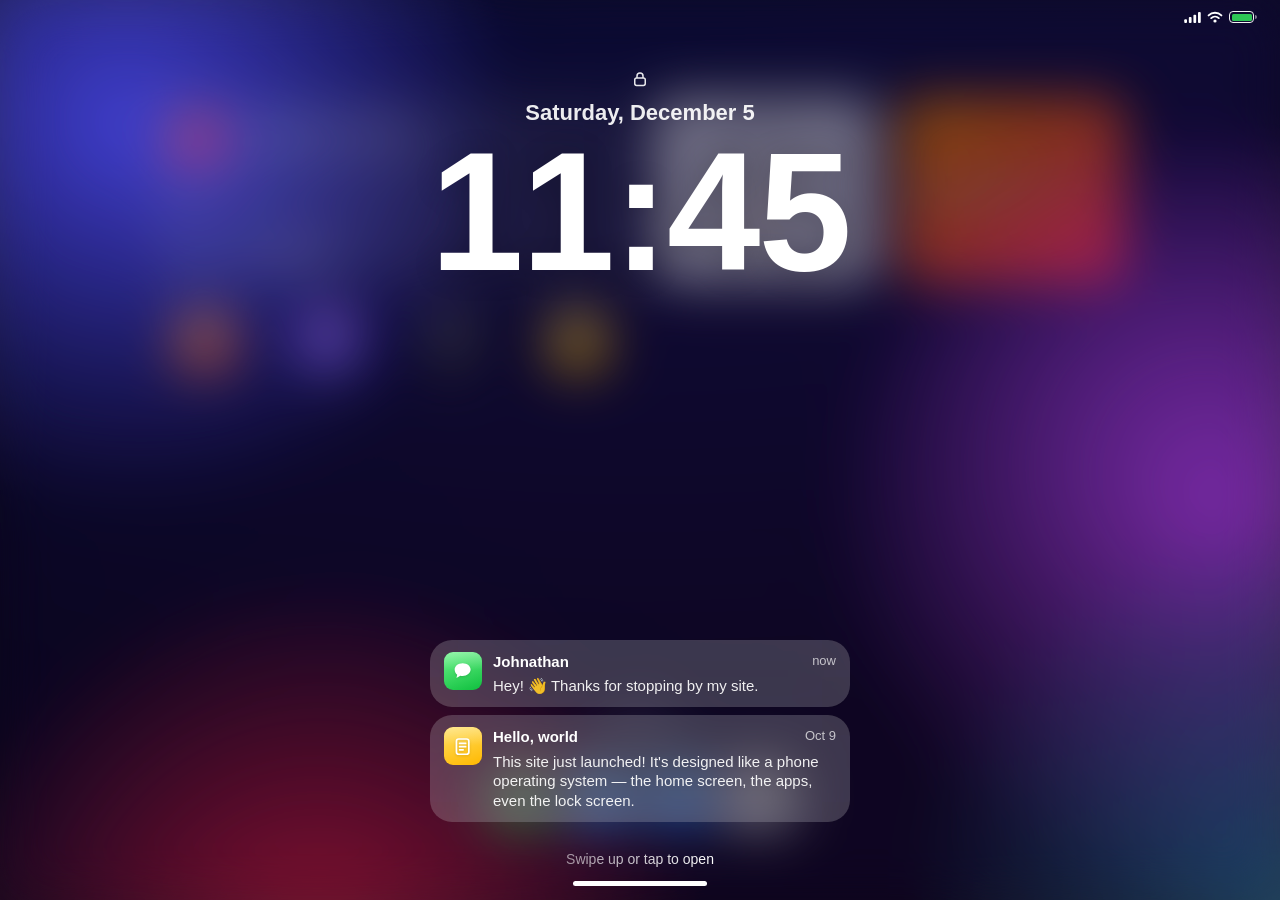
==== commit 83cf25c2: "Merge branch 'claude/ios-personal-site' into master Co-Authored-By: Claude Opus 5.5 <noreply@anthrop" ====
--- a/index.html
+++ b/index.html
@@ -10,7 +10,7 @@
   <meta property="og:type" content="website">
   <meta property="og:title" content="Johnathan Sattler">
   <meta property="og:description" content="The personal website of Johnathan Sattler — designed like a tiny operating system.">
-  <meta property="og:url" content="https://johnathansattler.com/">
+  <meta property="og:url" content="https://resume.johnathansattler.com/">
   <meta name="apple-mobile-web-app-capable" content="yes">
   <meta name="mobile-web-app-capable" content="yes">
   <meta name="apple-mobile-web-app-status-bar-style" content="black-translucent">
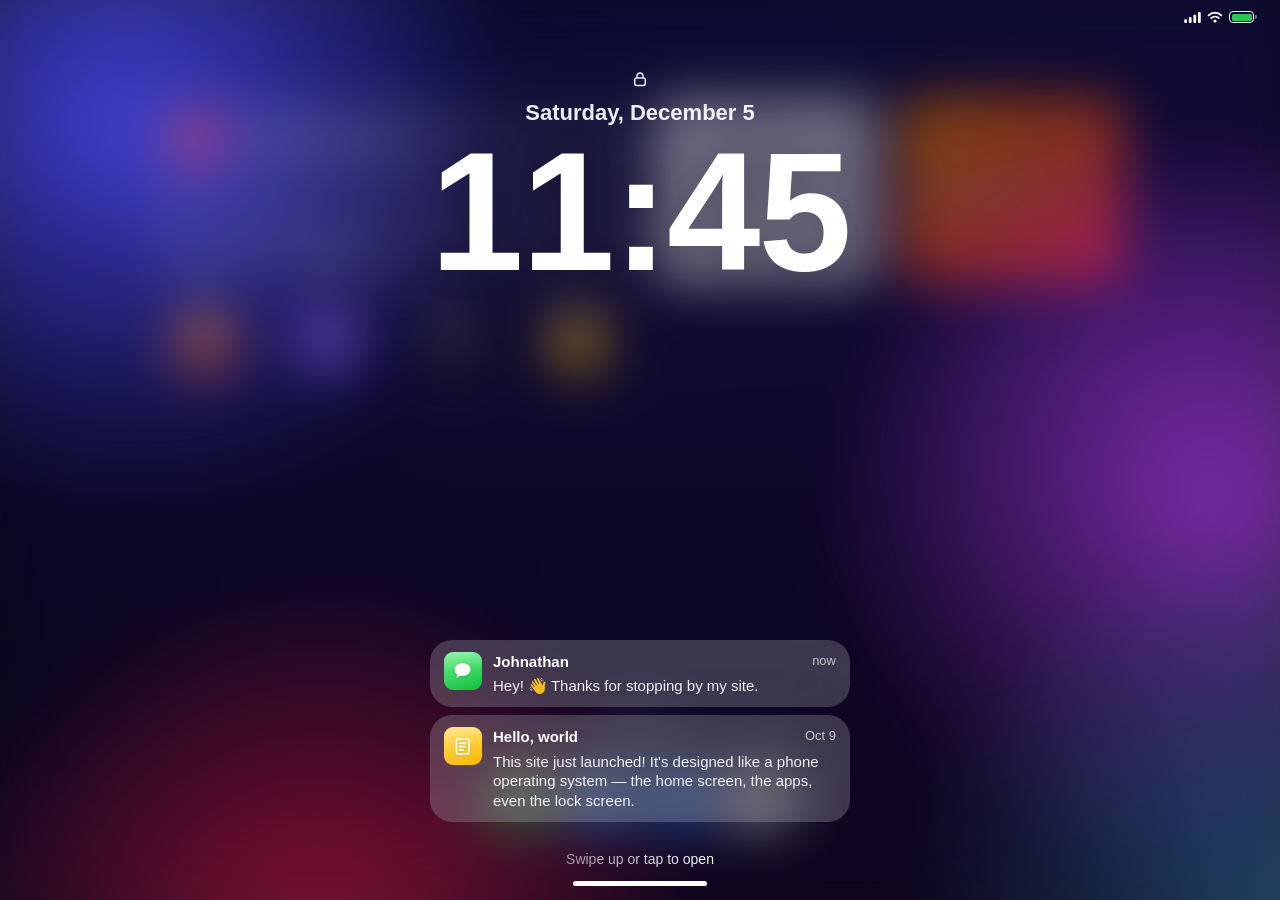
==== commit e22025cb: "Serve site at the default GitHub Pages address Remove the CNAME so Pages serves the site at jsattler" ====
--- a/index.html
+++ b/index.html
@@ -10,7 +10,7 @@
   <meta property="og:type" content="website">
   <meta property="og:title" content="Johnathan Sattler">
   <meta property="og:description" content="The personal website of Johnathan Sattler — designed like a tiny operating system.">
-  <meta property="og:url" content="https://resume.johnathansattler.com/">
+  <meta property="og:url" content="https://jsattlerorg.github.io/johnathan-sattler/">
   <meta name="apple-mobile-web-app-capable" content="yes">
   <meta name="mobile-web-app-capable" content="yes">
   <meta name="apple-mobile-web-app-status-bar-style" content="black-translucent">
